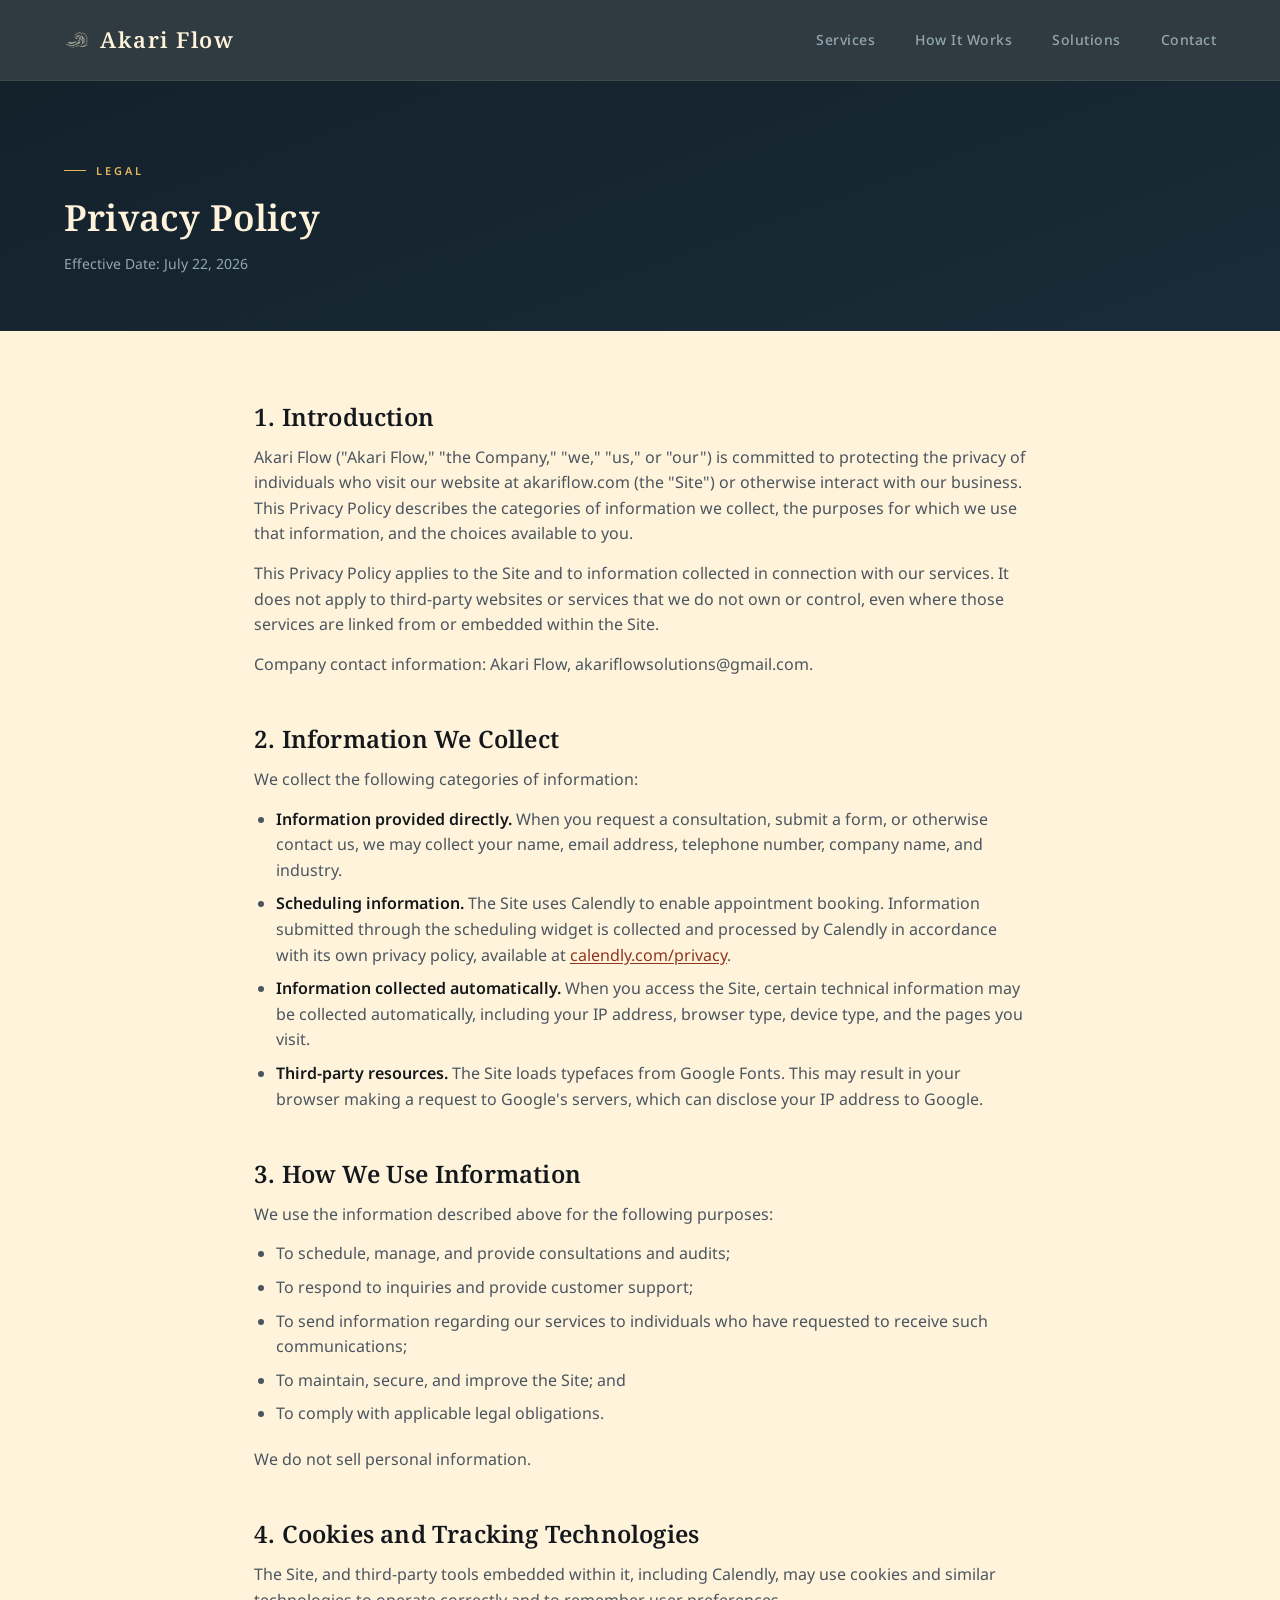
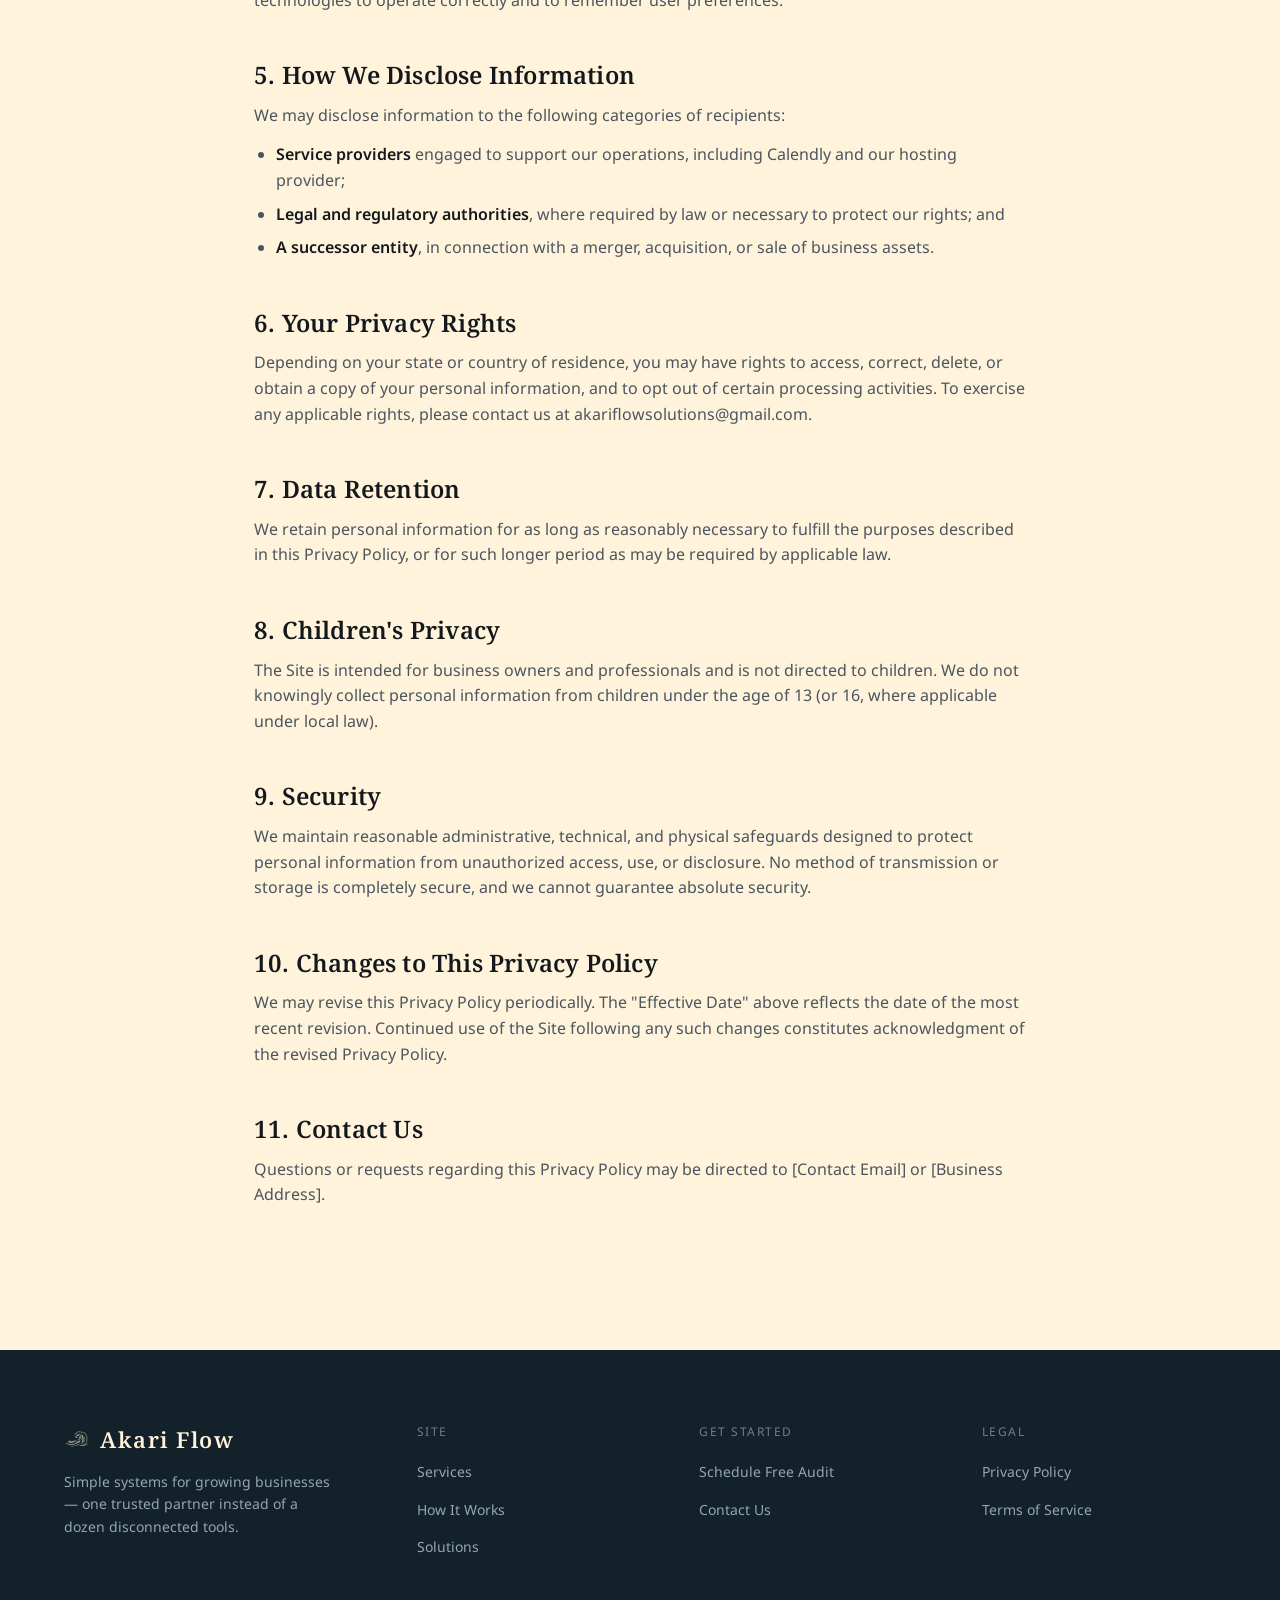
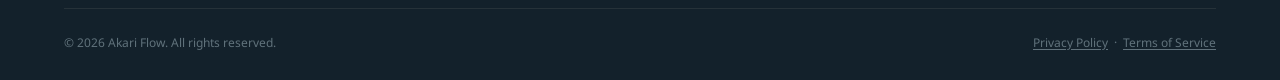
==== privacy-policy.html @ b112e56a "changed list of industries" ====
<!DOCTYPE html>
<html lang="en">
<head>
<meta charset="UTF-8" />
<meta name="viewport" content="width=device-width, initial-scale=1.0" />
<title>Privacy Policy | Akari Flow</title>
<meta name="description" content="How Akari Flow collects, uses, and protects your information." />
<meta name="theme-color" content="#13212B" />
<meta name="robots" content="noindex" />

<link rel="stylesheet" href="css/style.css" />
<link rel="icon" type="image/x-icon" href="assets/favicon/favicon.ico" />
<link rel="icon" type="image/png" sizes="32x32" href="assets/favicon/favicon-32x32.png" />
<link rel="icon" type="image/png" sizes="16x16" href="assets/favicon/favicon-16x16.png" />
<link rel="apple-touch-icon" sizes="180x180" href="assets/favicon/apple-touch-icon.png" />
</head>
<body>

<a href="#main-content" class="skip-link">Skip to main content</a>

<header>
  <nav aria-label="Primary Navigation">
    <div class="container">
      <a href="/" class="logo">
        <img class="logo-mark" src="assets/logo/akari-icon-cream.png" alt="" width="26" height="26" />
        Akari Flow
      </a>

      <button class="nav-toggle" type="button" aria-label="Open menu" aria-expanded="false" aria-controls="nav-links">
        <span></span><span></span><span></span>
      </button>

      <ul class="nav-links" id="nav-links">
        <li><a href="/#services">Services</a></li>
        <li><a href="/#process">How It Works</a></li>
        <li><a href="/#packages">Solutions</a></li>
        <li><a href="/#contact">Contact</a></li>
        <li class="nav-links__cta"><a href="/#calendly-widget" class="nav-button">Schedule Free Audit</a></li>
      </ul>
    </div>
  </nav>
</header>

<main id="main-content">

  <section class="legal-hero">
    <div class="container">
      <p class="eyebrow eyebrow--on-dark">Legal</p>
      <h1>Privacy Policy</h1>
      <p class="legal-updated">Effective Date: July 22, 2026</p>
    </div>
  </section>

  <section class="legal-body section--tight">
    <div class="container">

      <h2>1. Introduction</h2>
      <p>
        Akari Flow ("Akari Flow," "the Company," "we," "us," or "our") is committed to protecting
        the privacy of individuals who visit our website at akariflow.com (the "Site") or
        otherwise interact with our business. This Privacy Policy describes the categories of
        information we collect, the purposes for which we use that information, and the choices
        available to you.
      </p>
      <p>
        This Privacy Policy applies to the Site and to information collected in connection with
        our services. It does not apply to third-party websites or services that we do not own or
        control, even where those services are linked from or embedded within the Site.
      </p>
      <p>
        Company contact information: Akari Flow, akariflowsolutions@gmail.com.
      </p>

      <h2>2. Information We Collect</h2>
      <p>We collect the following categories of information:</p>
      <ul>
        <li>
          <strong>Information provided directly.</strong> When you request a consultation, submit
          a form, or otherwise contact us, we may collect your name, email address, telephone
          number, company name, and industry.
        </li>
        <li>
          <strong>Scheduling information.</strong> The Site uses Calendly to enable appointment
          booking. Information submitted through the scheduling widget is collected and processed
          by Calendly in accordance with its own privacy policy, available at
          <a href="https://calendly.com/privacy" target="_blank" rel="noopener">calendly.com/privacy</a>.
        </li>
        <li>
          <strong>Information collected automatically.</strong> When you access the Site, certain
          technical information may be collected automatically, including your IP address, browser
          type, device type, and the pages you visit.
        </li>
        <li>
          <strong>Third-party resources.</strong> The Site loads typefaces from Google Fonts. This
          may result in your browser making a request to Google's servers, which can disclose your
          IP address to Google.
        </li>
      </ul>

      <h2>3. How We Use Information</h2>
      <p>We use the information described above for the following purposes:</p>
      <ul>
        <li>To schedule, manage, and provide consultations and audits;</li>
        <li>To respond to inquiries and provide customer support;</li>
        <li>To send information regarding our services to individuals who have requested to receive such communications;</li>
        <li>To maintain, secure, and improve the Site; and</li>
        <li>To comply with applicable legal obligations.</li>
      </ul>
      <p>We do not sell personal information.</p>

      <h2>4. Cookies and Tracking Technologies</h2>
      <p>
        The Site, and third-party tools embedded within it, including Calendly, may use cookies
        and similar technologies to operate correctly and to remember user preferences.
      </p>

      <h2>5. How We Disclose Information</h2>
      <p>We may disclose information to the following categories of recipients:</p>
      <ul>
        <li><strong>Service providers</strong> engaged to support our operations, including Calendly and our hosting provider;</li>
        <li><strong>Legal and regulatory authorities</strong>, where required by law or necessary to protect our rights; and</li>
        <li><strong>A successor entity</strong>, in connection with a merger, acquisition, or sale of business assets.</li>
      </ul>

      <h2>6. Your Privacy Rights</h2>
      <p>
        Depending on your state or country of residence, you may have rights to access, correct,
        delete, or obtain a copy of your personal information, and to opt out of certain
        processing activities. To exercise any applicable rights,
        please contact us at akariflowsolutions@gmail.com.
      </p>

      <h2>7. Data Retention</h2>
      <p>
        We retain personal information for as long as reasonably necessary to fulfill the
        purposes described in this Privacy Policy, or for such longer period as may be required
        by applicable law.
      </p>

      <h2>8. Children's Privacy</h2>
      <p>
        The Site is intended for business owners and professionals and is not directed to
        children. We do not knowingly collect personal information from children under the age of
        13 (or 16, where applicable under local law).
      </p>

      <h2>9. Security</h2>
      <p>
        We maintain reasonable administrative, technical, and physical safeguards designed to
        protect personal information from unauthorized access, use, or disclosure. No method of
        transmission or storage is completely secure, and we cannot guarantee absolute security.
      </p>

      <h2>10. Changes to This Privacy Policy</h2>
      <p>
        We may revise this Privacy Policy periodically. The "Effective Date" above reflects the
        date of the most recent revision. Continued use of the Site following any such changes
        constitutes acknowledgment of the revised Privacy Policy.
      </p>

      <h2>11. Contact Us</h2>
      <p>
        Questions or requests regarding this Privacy Policy may be directed to [Contact Email] or
        [Business Address].
      </p>

    </div>
  </section>

</main>

<footer>
  <div class="container">
    <div class="footer-top">
      <div class="footer-brand">
        <a href="/" class="logo">
          <img class="logo-mark" src="assets/logo/akari-icon-cream.png" alt="" width="26" height="26" />
          Akari Flow
        </a>
        <p>Simple systems for growing businesses — one trusted partner instead of a dozen disconnected tools.</p>
      </div>

      <div class="footer-col">
        <span class="caption">Site</span>
        <ul>
          <li><a href="/#services">Services</a></li>
          <li><a href="/#process">How It Works</a></li>
          <li><a href="/#packages">Solutions</a></li>
        </ul>
      </div>

      <div class="footer-col">
        <span class="caption">Get Started</span>
        <ul>
          <li><a href="/#calendly-widget">Schedule Free Audit</a></li>
          <li><a href="/#contact">Contact Us</a></li>
        </ul>
      </div>

      <div class="footer-col">
        <span class="caption">Legal</span>
        <ul>
          <li><a href="privacy-policy.html">Privacy Policy</a></li>
          <li><a href="terms.html">Terms of Service</a></li>
        </ul>
      </div>
    </div>

    <div class="footer-bottom">
      <p>© 2026 Akari Flow. All rights reserved.</p>
      <p><a href="privacy-policy.html">Privacy Policy</a> &nbsp;·&nbsp; <a href="terms.html">Terms of Service</a></p>
    </div>
  </div>
</footer>

<script src="js/main.js"></script>
</body>
</html>
---- css/style.css ----
/* ==========================================================================
   AKARI FLOW — STYLESHEET
   Built from the Akari Flow Brand Guidelines v2.0
   Fonts: Noto Serif (Light / SemiBold) + Noto Sans (Regular / Medium / SemiBold)
   ========================================================================== */

@import url('https://fonts.googleapis.com/css2?family=Noto+Serif:ital,wght@0,300;0,400;0,600;1,300&family=Noto+Sans:wght@400;500;600;700&display=swap');

/* --------------------------------------------------------------------------
   1. DESIGN TOKENS
   -------------------------------------------------------------------------- */
:root {

    /* Brand color palette (see Brand Guidelines v2.0, Sec. 05–06) */
    --color-navy:        #13212B;   /* Abyss Navy    — dominant: hero, nav, footer, dark sections */
    --color-ocean:       #1E4255;   /* Ocean Blue    — cards/panels on dark, primary button surface */
    --color-wave:        #3D6679;   /* Wave Blue     — icons, charts, secondary accents, button hover */
    --color-cream:       #FFF4DB;   /* Moonlight     — text on dark, logo, negative space */
    --color-cream-dim:   #93A7B0;   /* Moonlight dim — secondary text on dark surfaces */
    --color-mist:        #E6DEC8;   /* Mist          — card fills, light-section backgrounds, borders */
    --color-ember:       #8E3522;   /* Ember         — CTA text/links, notifications; never a background fill */
    --color-ember-deep:  #6E2A1A;   /* Ember, darker — hover/pressed state for ember text/links */
    --color-gold:        #E6B45D;   /* Sunrise Gold  — tiny highlights only, never dominant */
    --color-ink:         #14181C;   /* Dark Ink      — body text & headings on light surfaces */
    --color-ink-soft:    #1A2C38;   /* elevated dark surface, between Navy and Ocean */
    --color-sage:        var(--color-wave);
    --color-paper:       var(--color-cream);
    --color-line:        var(--color-mist);
    --color-body:        #4B5560;

    /* Typography */
    --font-serif:        'Noto Serif', Georgia, 'Times New Roman', serif;
    --font-sans:          'Noto Sans', -apple-system, BlinkMacSystemFont, 'Segoe UI', sans-serif;

    --weight-serif-light:    300;
    --weight-serif-regular:  400;
    --weight-serif-semibold: 600;
    --weight-sans-regular:   400;
    --weight-sans-medium:    500;
    --weight-sans-semibold:  600;
    --weight-sans-bold:      700;

    /* Type scale (see Brand Guidelines, Sec. 08) */
    --text-display:  3.25rem;
    --text-h1:        2.25rem;
    --text-h2:        1.5rem;
    --text-h3:         1.125rem;
    --text-body:       1rem;
    --text-small:      0.875rem;
    --text-caption:    0.75rem;
    --text-eyebrow:    0.6875rem;

    /* Layout */
    --container-width:  1200px;
    --container-pad:     24px;
    --header-height:     80px;
    --radius:             3px;
    --radius-lg:          14px;

    /* Motion */
    --ease:               cubic-bezier(0.4, 0, 0.2, 1);
    --ease-out:           cubic-bezier(0.16, 1, 0.3, 1);
    --transition-fast:    150ms var(--ease);
    --transition-base:    280ms var(--ease);
    --transition-slow:    700ms var(--ease-out);
}

/* --------------------------------------------------------------------------
   2. RESET
   -------------------------------------------------------------------------- */
*, *::before, *::after { box-sizing: border-box; margin: 0; padding: 0; }

html { scroll-behavior: smooth; -webkit-text-size-adjust: 100%; }

body {
    font-family: var(--font-sans);
    font-weight: var(--weight-sans-regular);
    font-size: var(--text-body);
    line-height: 1.6;
    color: var(--color-body);
    background-color: var(--color-paper);
    -webkit-font-smoothing: antialiased;
    -moz-osx-font-smoothing: grayscale;
}

img, picture, svg { display: block; max-width: 100%; }
a { color: inherit; text-decoration: none; }
ul { list-style: none; }
button { font: inherit; color: inherit; background: none; border: none; cursor: pointer; }

@media (prefers-reduced-motion: reduce) {
    html { scroll-behavior: auto; }
    *, *::before, *::after {
        animation-duration: 0.01ms !important;
        animation-iteration-count: 1 !important;
        transition-duration: 0.01ms !important;
        scroll-behavior: auto !important;
    }
    .reveal { opacity: 1 !important; transform: none !important; }
}

a:focus-visible, button:focus-visible, input:focus-visible, textarea:focus-visible {
    outline: 2px solid var(--color-ember);
    outline-offset: 3px;
}

/* --------------------------------------------------------------------------
   2b. SKIP LINK
   Hidden until it receives keyboard focus, then slides into view above
   everything else so keyboard/screen-reader users can bypass the repeated
   nav and jump straight to the page content. See WCAG 2.4.1 (Bypass Blocks).
   -------------------------------------------------------------------------- */
.skip-link {
    position: absolute;
    top: -60px;
    left: 12px;
    z-index: 1000;
    background: var(--color-ember);
    color: var(--color-cream);
    font-family: var(--font-sans);
    font-weight: var(--weight-sans-semibold);
    font-size: var(--text-small);
    padding: 12px 20px;
    border-radius: var(--radius);
    transition: top var(--transition-fast);
}
.skip-link:focus {
    top: 12px;
    outline: 2px solid var(--color-cream);
    outline-offset: 3px;
}

/* --------------------------------------------------------------------------
   3. TYPOGRAPHY
   -------------------------------------------------------------------------- */
h1, h2, h3, h4 {
    font-family: var(--font-serif);
    font-weight: var(--weight-serif-semibold);
    color: var(--color-ink);
    line-height: 1.15;
    letter-spacing: 0.2px;
}

h1 { font-size: var(--text-display); }
h2 { font-size: var(--text-h1); }
h3 { font-size: var(--text-h2); }
h4 { font-size: var(--text-h3); }

.lede, .subhead {
    font-family: var(--font-serif);
    font-weight: var(--weight-serif-light);
    color: var(--color-ink);
}

p { max-width: 62ch; }

.eyebrow {
    display: inline-flex;
    align-items: center;
    gap: 10px;
    font-family: var(--font-sans);
    font-size: var(--text-eyebrow);
    font-weight: var(--weight-sans-semibold);
    letter-spacing: 3px;
    text-transform: uppercase;
    color: var(--color-ember);
}

.eyebrow::before {
    content: "";
    width: 22px;
    height: 1px;
    background: var(--color-ember);
    flex-shrink: 0;
}

.eyebrow--on-dark { color: var(--color-gold); }
.eyebrow--on-dark::before { background: var(--color-gold); }

.caption {
    font-size: var(--text-caption);
    letter-spacing: 1.5px;
    text-transform: uppercase;
    color: var(--color-sage);
}

/* --------------------------------------------------------------------------
   4. LAYOUT UTILITIES
   -------------------------------------------------------------------------- */
.container {
    width: 100%;
    max-width: var(--container-width);
    margin-inline: auto;
    padding-inline: var(--container-pad);
}

.section { padding: 128px 0; }
.section--tight { padding-block: 56px; }
.section h2 { margin-bottom: 16px; }
.section .lede { max-width: 700px; }

.rule {
    width: 46px;
    height: 3px;
    background-color: var(--color-ember);
    border: none;
    margin-block: 18px;
}
.rule--on-dark { background-color: var(--color-gold); }

/* Scroll-reveal system (progressive enhancement — see js/main.js) */
.reveal {
    opacity: 0;
    transform: translateY(28px);
    transition: opacity var(--transition-slow), transform var(--transition-slow);
}
.reveal.is-visible { opacity: 1; transform: translateY(0); }
.reveal-group .reveal:nth-child(1) { transition-delay: 0ms; }
.reveal-group .reveal:nth-child(2) { transition-delay: 90ms; }
.reveal-group .reveal:nth-child(3) { transition-delay: 180ms; }

/* --------------------------------------------------------------------------
   5. BUTTONS
   -------------------------------------------------------------------------- */
.btn {
    position: relative;
    display: inline-flex;
    align-items: center;
    justify-content: center;
    gap: 10px;
    padding: 16px 32px;
    font-family: var(--font-sans);
    font-size: var(--text-small);
    font-weight: var(--weight-sans-semibold);
    letter-spacing: 0.5px;
    border-radius: var(--radius);
    transition: background-color var(--transition-fast), color var(--transition-fast),
                border-color var(--transition-fast), transform var(--transition-fast),
                box-shadow var(--transition-fast);
    white-space: nowrap;
}

.btn--primary {
    background-color: var(--color-ocean);
    color: var(--color-cream);
    box-shadow: 0 1px 0 rgba(0,0,0,.08), 0 14px 30px -12px rgba(19, 33, 43, .45);
}
.btn--primary:hover {
    background-color: var(--color-wave);
    transform: translateY(-2px);
    box-shadow: 0 1px 0 rgba(0,0,0,.08), 0 18px 34px -12px rgba(19, 33, 43, .5);
}
.btn--primary svg { transition: transform var(--transition-fast); }
.btn--primary:hover svg { transform: translateX(3px); }

.btn--ghost {
    background-color: transparent;
    color: var(--color-cream);
    border: 1px solid rgba(255, 244, 219, 0.28);
}
.btn--ghost:hover {
    border-color: var(--color-cream);
    background-color: rgba(255, 244, 219, 0.06);
}

.btn--outline {
    border: 1px solid var(--color-line);
    color: var(--color-ink);
    background: transparent;
}
.btn--outline:hover { background: var(--color-mist); }

/* --------------------------------------------------------------------------
   6. HEADER / NAVIGATION
   -------------------------------------------------------------------------- */
header {
    position: sticky;
    top: 0;
    z-index: 100;
    background-color: rgba(19, 33, 43, 0.88);
    backdrop-filter: blur(10px);
    -webkit-backdrop-filter: blur(10px);
    border-bottom: 1px solid rgba(255, 244, 219, 0.08);
    transition: box-shadow var(--transition-base), background-color var(--transition-base);
}

header.is-scrolled {
    background-color: rgba(19, 33, 43, 0.97);
    box-shadow: 0 12px 30px -18px rgba(0,0,0,.6);
}

header nav { height: var(--header-height); }

header nav .container {
    height: 100%;
    display: flex;
    align-items: center;
    justify-content: space-between;
    gap: 32px;
}

.logo {
    display: inline-flex;
    align-items: center;
    gap: 10px;
    font-family: var(--font-serif);
    font-weight: var(--weight-serif-semibold);
    font-size: 1.375rem;
    letter-spacing: 1.5px;
    color: var(--color-cream);
    white-space: nowrap;
}

.logo-mark {
    width: 26px;
    height: 26px;
    flex-shrink: 0;
}

.nav-links {
    display: flex;
    align-items: center;
    gap: 40px;
    margin-left: auto;
}

.nav-links a {
    position: relative;
    font-family: var(--font-sans);
    font-size: var(--text-small);
    font-weight: var(--weight-sans-medium);
    letter-spacing: 0.5px;
    color: var(--color-cream-dim);
    padding-block: 6px;
    transition: color var(--transition-fast);
}

.nav-links a::after {
    content: "";
    position: absolute;
    left: 0;
    bottom: 0;
    width: 100%;
    height: 1px;
    background-color: var(--color-gold);
    transform: scaleX(0);
    transform-origin: left;
    transition: transform var(--transition-base);
}

.nav-links a:hover { color: var(--color-cream); }
.nav-links a:hover::after { transform: scaleX(1); }

.nav-button {
    display: inline-flex;
    align-items: center;
    justify-content: center;
    padding: 11px 22px;
    font-family: var(--font-sans);
    font-size: var(--text-small);
    font-weight: var(--weight-sans-semibold);
    letter-spacing: 0.5px;
    color: var(--color-cream);
    background-color: var(--color-ocean);
    border: 1px solid rgba(255,244,219,0.14);
    border-radius: var(--radius);
    white-space: nowrap;
    transition: background-color var(--transition-fast), transform var(--transition-fast);
}
.nav-button:hover { background-color: var(--color-wave); transform: translateY(-1px); }

.nav-toggle {
    display: none;
    flex-direction: column;
    justify-content: center;
    align-items: flex-end;
    gap: 5px;
    width: 32px;
    height: 32px;
    flex-shrink: 0;
}
.nav-toggle span {
    display: block;
    height: 1.5px;
    background: var(--color-cream);
    border-radius: 1px;
    transition: width var(--transition-fast), opacity var(--transition-fast);
}
.nav-toggle span:nth-child(1) { width: 22px; }
.nav-toggle span:nth-child(2) { width: 16px; }
.nav-toggle span:nth-child(3) { width: 22px; }
.nav-toggle:hover span { width: 22px; }

/* Open state — toggled by js/main.js via the header.nav-open class and
   aria-expanded on the button (kept in sync, see main.js) */
header.nav-open .nav-toggle span:nth-child(1) { transform: translateY(6.5px) rotate(45deg); width: 22px; }
header.nav-open .nav-toggle span:nth-child(2) { opacity: 0; }
header.nav-open .nav-toggle span:nth-child(3) { transform: translateY(-6.5px) rotate(-45deg); width: 22px; }

.nav-links__cta { display: none; }

@media (max-width: 860px) {
    header nav .container { height: auto; padding-block: 16px; position: relative; }
    header nav { height: auto; }

    .nav-toggle { display: flex; }

    .nav-links {
        display: none;
        position: absolute;
        top: calc(100% + 16px);
        left: 0;
        right: 0;
        flex-direction: column;
        align-items: stretch;
        gap: 0;
        margin: 0;
        background: var(--color-ink-soft);
        border: 1px solid rgba(255,244,219,0.08);
        border-radius: var(--radius-lg);
        box-shadow: 0 24px 48px -20px rgba(0,0,0,.5);
        overflow: hidden;
        padding: 8px;
    }
    header.nav-open .nav-links { display: flex; }

    .nav-links li { width: 100%; }
    .nav-links a {
        display: block;
        padding: 14px 16px;
        border-radius: var(--radius);
    }
    .nav-links a::after { display: none; }
    .nav-links a:hover { background: rgba(255,244,219,0.06); }

    .nav-links__cta { display: block; padding: 10px 8px 4px; }
    .nav-links .nav-button { display: flex; width: 100%; }
}


/* --------------------------------------------------------------------------
   7. FOOTER
   -------------------------------------------------------------------------- */
footer { background-color: var(--color-navy); color: var(--color-cream-dim); padding-block: 72px 28px; }
footer a { color: var(--color-cream-dim); transition: color var(--transition-fast); }
footer a:hover { color: var(--color-cream); }

.footer-top {
    display: grid;
    grid-template-columns: 1.3fr 1fr 1fr 1fr;
    gap: 48px;
    padding-bottom: 48px;
    border-bottom: 1px solid rgba(255,244,219,0.08);
}

.footer-brand .logo { margin-bottom: 14px; }
.footer-brand p { font-size: var(--text-small); max-width: 34ch; color: var(--color-cream-dim); }

.footer-col .caption { display: block; color: var(--color-cream-dim); opacity: 0.7; margin-bottom: 18px; }
.footer-col ul { display: flex; flex-direction: column; gap: 12px; }
.footer-col a { font-size: var(--text-small); }

.footer-bottom {
    display: flex;
    align-items: center;
    justify-content: space-between;
    flex-wrap: wrap;
    gap: 12px;
    padding-top: 24px;
}
.footer-bottom p {
    font-size: var(--text-caption);
    color: var(--color-cream-dim);
    opacity: 0.6;
    max-width: none;
}
.footer-bottom a { text-decoration: underline; text-underline-offset: 2px; }

@media (max-width: 900px) {
    .footer-top { grid-template-columns: 1fr 1fr; }
}

@media (max-width: 700px) {
    .footer-top { grid-template-columns: 1fr; gap: 36px; }
    .footer-bottom { justify-content: center; text-align: center; }
}

/* --------------------------------------------------------------------------
   8. MAIN
   -------------------------------------------------------------------------- */
main { display: block; }

/* ==========================================================================
   HERO — dark, two-column, animated flow diagram as the signature visual
========================================================================== */

.hero {
    position: relative;
    overflow: hidden;
    min-height: calc(100vh - var(--header-height));
    display: flex;
    align-items: center;
    background:
        radial-gradient(1100px 620px at 82% 12%, rgba(61,102,121,0.35) 0%, rgba(19,33,43,0) 60%),
        linear-gradient(160deg, var(--color-navy) 0%, var(--color-ink-soft) 100%);
    padding-block: 64px;
}

/* faint drifting texture, purely atmospheric */
.hero::before {
    content: "";
    position: absolute;
    inset: 0;
    background-image: radial-gradient(rgba(255,244,219,0.05) 1px, transparent 1px);
    background-size: 34px 34px;
    mask-image: radial-gradient(700px 500px at 80% 30%, #000 0%, transparent 75%);
    pointer-events: none;
}

.hero .container {
    position: relative;
    display: grid;
    grid-template-columns: 1.05fr 0.95fr;
    align-items: center;
    gap: 64px;
}

.hero-content .eyebrow { margin-bottom: 4px; }

.hero-content h1 {
    margin: 20px 0 24px;
    color: var(--color-cream);
    max-width: 15ch;
}

.hero-content .lede {
    margin-bottom: 40px;
    font-size: 1.2rem;
    color: var(--color-cream-dim);
    max-width: 46ch;
}

.hero-actions { display: flex; gap: 16px; flex-wrap: wrap; }

.hero-support {
    margin-top: 36px;
    padding-top: 28px;
    border-top: 1px solid rgba(255,244,219,0.12);
    font-size: var(--text-small);
    color: var(--color-cream-dim);
    max-width: 440px;
}

.hero-support strong { color: var(--color-cream); font-weight: var(--weight-sans-semibold); }

/* --- Signature visual: scattered tools flowing into one stream --- */
.hero-visual { display: flex; justify-content: center; align-items: center; }

.flow-svg { width: 100%; max-width: 540px; height: auto; overflow: visible; }

.flow-node-bg {
    fill: var(--color-ink-soft);
    stroke: rgba(255,244,219,0.14);
}

.flow-node-icon { stroke: var(--color-cream-dim); }

.flow-node {
    animation: flow-float 6s var(--ease) infinite;
    transform-box: fill-box;
    transform-origin: center;
}
.flow-node:nth-of-type(2) { animation-delay: -1.4s; }
.flow-node:nth-of-type(3) { animation-delay: -3s; }
.flow-node:nth-of-type(4) { animation-delay: -4.4s; }

@keyframes flow-float {
    0%, 100% { transform: translateY(0); }
    50% { transform: translateY(-7px); }
}

.flow-path {
    fill: none;
    stroke: var(--color-wave);
    stroke-width: 1.5;
    stroke-linecap: round;
    stroke-dasharray: 6 6;
    opacity: 0.4;
    stroke-dashoffset: 0;
    animation: flow-dash 9s linear infinite;
}
@keyframes flow-dash { to { stroke-dashoffset: -48; } }

.flow-path-main {
    fill: none;
    stroke: var(--color-gold);
    stroke-width: 2.25;
    stroke-linecap: round;
    stroke-dasharray: 420;
    stroke-dashoffset: 420;
    animation: flow-draw 2.4s var(--ease-out) 0.3s forwards;
}
@keyframes flow-draw { to { stroke-dashoffset: 0; } }

.flow-hub-ring {
    fill: none;
    stroke: var(--color-gold);
    stroke-width: 1;
    opacity: 0.4;
    transform-box: fill-box;
    transform-origin: center;
    animation: flow-pulse 5.5s var(--ease) infinite;
}
@keyframes flow-pulse {
    0% { transform: scale(1); opacity: 0.35; }
    60% { transform: scale(1.12); opacity: 0; }
    100% { transform: scale(1); opacity: 0; }
}

.flow-hub {
    fill: var(--color-ember);
}

.flow-label {
    font-family: var(--font-sans);
    font-size: 9.5px;
    font-weight: var(--weight-sans-medium);
    fill: var(--color-cream-dim);
    letter-spacing: 0.3px;
}

@media (max-width: 900px) {
    .hero .container { grid-template-columns: 1fr; text-align: center; gap: 48px; }
    .hero-actions { justify-content: center; }
    .hero-support { margin-inline: auto; }
    .hero-content h1 { max-width: none; margin-inline: auto; }
    .hero-content .lede { margin-inline: auto; }
    .eyebrow { justify-content: center; }
    .eyebrow::before { display: none; }
}

/* ==========================================================================
   TRUST STRIP
========================================================================== */
.trust-strip {
    background: var(--color-mist);
    border-bottom: 1px solid var(--color-line);
    padding-block: 22px;
}
.trust-strip .container {
    display: flex;
    align-items: center;
    justify-content: center;
    gap: 14px;
    flex-wrap: wrap;
    text-align: center;
}
.trust-strip .caption { color: var(--color-body); letter-spacing: 1.2px; }
.trust-strip .trust-list {
    display: flex;
    gap: 10px;
    flex-wrap: wrap;
    justify-content: center;
    font-family: var(--font-sans);
    font-size: var(--text-small);
    font-weight: var(--weight-sans-medium);
    color: var(--color-ink);
}
.trust-strip .trust-list span:not(:last-child)::after {
    content: "•";
    margin-left: 10px;
    color: var(--color-wave);
}

/* ==========================================================================
   SERVICES / PROCESS / PACKAGES CARDS
========================================================================== */
.section-heading { text-align: center; max-width: 760px; margin: 0 auto 72px; }
.section-heading h2 { margin: 20px 0; }
.section-heading .eyebrow { justify-content: center; }
.section-heading .lede { margin-inline: auto; }

.services-grid { display: grid; grid-template-columns: repeat(3, 1fr); gap: 28px; }

.service-card {
    position: relative;
    padding: 40px;
    background: var(--color-mist);
    border: 1px solid var(--color-line);
    border-radius: var(--radius-lg);
    transition: transform var(--transition-base), box-shadow var(--transition-base), border-color var(--transition-base);
}

.service-card:hover {
    transform: translateY(-8px);
    box-shadow: 0 24px 48px -20px rgba(19, 33, 43, .22);
    border-color: rgba(19,33,43,0.12);
}

.service-icon {
    width: 56px;
    height: 56px;
    border-radius: 12px;
    background: var(--color-navy);
    margin-bottom: 28px;
    display: flex;
    align-items: center;
    justify-content: center;
    transition: transform var(--transition-base);
}
.service-card:hover .service-icon { transform: scale(1.06) rotate(-3deg); }
.service-icon img { width: 26px; height: 26px; }

.service-card h3 { margin-bottom: 14px; }
.service-card p { margin-bottom: 26px; font-size: 0.975rem; }

.service-card a {
    display: inline-flex;
    align-items: center;
    gap: 6px;
    font-weight: 600;
    font-size: var(--text-small);
    color: var(--color-ember);
    transition: gap var(--transition-fast), color var(--transition-fast);
}
.service-card a:hover { color: var(--color-ember-deep); gap: 10px; }

/* Process steps carry a real numeric label — an actual ordered sequence */
.process-card .service-icon { background: transparent; border: 1px solid var(--color-line); }
.process-index {
    font-family: var(--font-serif);
    font-size: 0.8rem;
    font-weight: var(--weight-serif-semibold);
    color: var(--color-wave);
    letter-spacing: 1px;
}

@media (max-width: 900px) { .services-grid { grid-template-columns: 1fr; } }

/* ==========================================================================
   CONTACT
========================================================================== */
.contact-section {
    background: var(--color-navy);
    color: var(--color-cream-dim);
    position: relative;
    overflow: visible;
}
.contact-columns {
    display: grid;
    grid-template-columns: 1.1fr 0.9fr;
    gap: 56px;
    align-items: center;
}
.contact-section h2 { color: var(--color-cream); }
.contact-section .lede { color: var(--color-cream-dim); margin-bottom: 36px; }
.contact-card {
    background: var(--color-ink-soft);
    border: 1px solid rgba(255,244,219,0.1);
    border-radius: var(--radius-lg);
    padding: 40px;
}
.contact-card .caption { color: var(--color-cream-dim); margin-bottom: 18px; display: block; }
.contact-list { display: flex; flex-direction: column; gap: 18px; margin-bottom: 30px; }
.contact-list li { font-family: var(--font-sans); font-size: 0.95rem; color: var(--color-cream); display: flex; gap: 12px; align-items: flex-start; }
.contact-list img { flex-shrink: 0; margin-top: 2px; }

.calendly-wrap {
    margin-top: 96px;
    padding-top: 64px;
    border-top: 1px solid rgba(255,244,219,0.1);
    text-align: center;
}
.calendly-wrap .eyebrow { margin-bottom: 24px; }
.calendly-wrap .calendly-inline-widget {
    max-width: 900px;
    margin-inline: auto;
    border-radius: var(--radius-lg);
    overflow: visible;
    box-shadow: 0 30px 70px -30px rgba(0,0,0,.5);
}

@media (max-width: 900px) {
    .contact-columns { grid-template-columns: 1fr; text-align: center; gap: 48px; }
    .contact-list li { justify-content: center; text-align: left; max-width: 360px; margin-inline: auto; }
    .contact-list { gap: 24px; }
    .contact-card { padding: 32px 28px; }
    .contact-section .btn { margin-inline: auto; }
    .calendly-wrap { margin-top: 64px; padding-top: 48px; }
    .calendly-wrap .calendly-inline-widget { min-width: 0 !important; }
}

/* ==========================================================================
   LEGAL PAGES (Privacy Policy / Terms of Service)
========================================================================== */
.legal-hero {
    background: linear-gradient(160deg, var(--color-navy) 0%, var(--color-ink-soft) 100%);
    padding: 72px 0 56px;
}
.legal-hero .eyebrow { margin-bottom: 18px; }
.legal-hero h1 {
    color: var(--color-cream);
    font-size: var(--text-h1);
    max-width: 30ch;
}
.legal-hero .legal-updated {
    margin-top: 14px;
    font-size: var(--text-small);
    color: var(--color-cream-dim);
}

.legal-body { padding: 72px 0 128px; }
.legal-body .container { max-width: 820px; }

.legal-body h2 {
    font-size: var(--text-h2);
    margin-top: 48px;
    margin-bottom: 14px;
}
.legal-body h2:first-child { margin-top: 0; }

.legal-body p, .legal-body li {
    max-width: none;
    font-size: var(--text-body);
    color: var(--color-body);
    margin-bottom: 14px;
}

.legal-body ul, .legal-body ol {
    margin: 0 0 20px 0;
    padding-left: 22px;
}
.legal-body ul { list-style: disc; }
.legal-body ol { list-style: decimal; }
.legal-body li { margin-bottom: 8px; }

.legal-body a { color: var(--color-ember); text-decoration: underline; text-underline-offset: 2px; }
.legal-body a:hover { color: var(--color-ember-deep); }

.legal-body strong { color: var(--color-ink); font-weight: var(--weight-sans-semibold); }

.legal-note {
    background: var(--color-mist);
    border: 1px solid var(--color-line);
    border-radius: var(--radius-lg);
    padding: 24px 28px;
    margin-bottom: 40px;
    font-size: var(--text-small);
}
.legal-note p { margin-bottom: 0; }

@media (max-width: 700px) {
    .legal-hero { padding: 56px 0 40px; }
    .legal-body { padding: 48px 0 84px; }
}

/* ==========================================================================
   MOBILE OPTIMIZATION
========================================================================== */
@media (max-width: 900px) {
    :root { --container-pad: 20px; }
    h1 { font-size: 2.25rem; }
    h2 { font-size: 1.75rem; }
    h3 { font-size: 1.25rem; }
    .section { padding: 84px 0; }
    .hero { min-height: auto; padding: 72px 0 48px; }
    .hero-actions { flex-direction: column; align-items: stretch; }
    .btn { width: 100%; }
    .section-heading { margin-bottom: 48px; }
    .service-card { padding: 28px; }
}

@media (max-width: 480px) {
    header nav .container { padding-block: 20px; }
    .logo { font-size: 1.2rem; }
    h1 { font-size: 2rem; }
    .hero-actions { gap: 12px; }
}
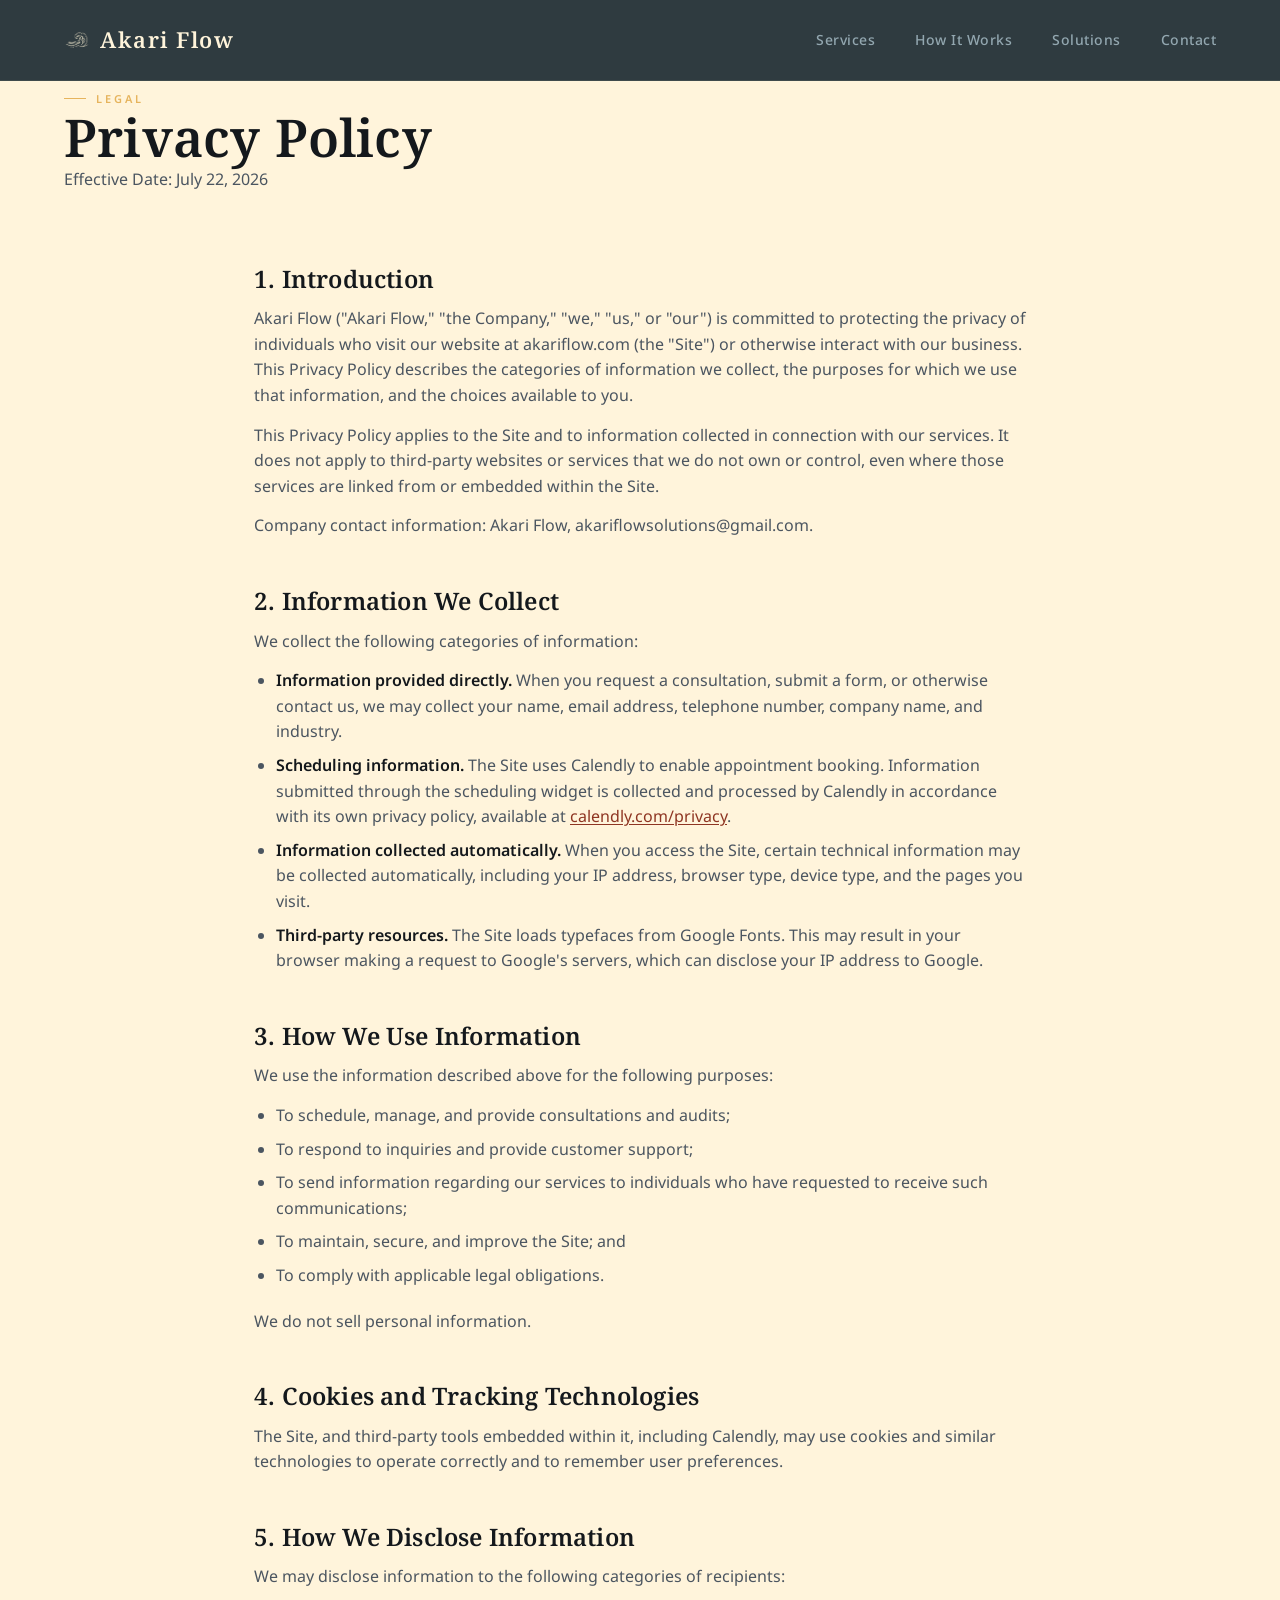
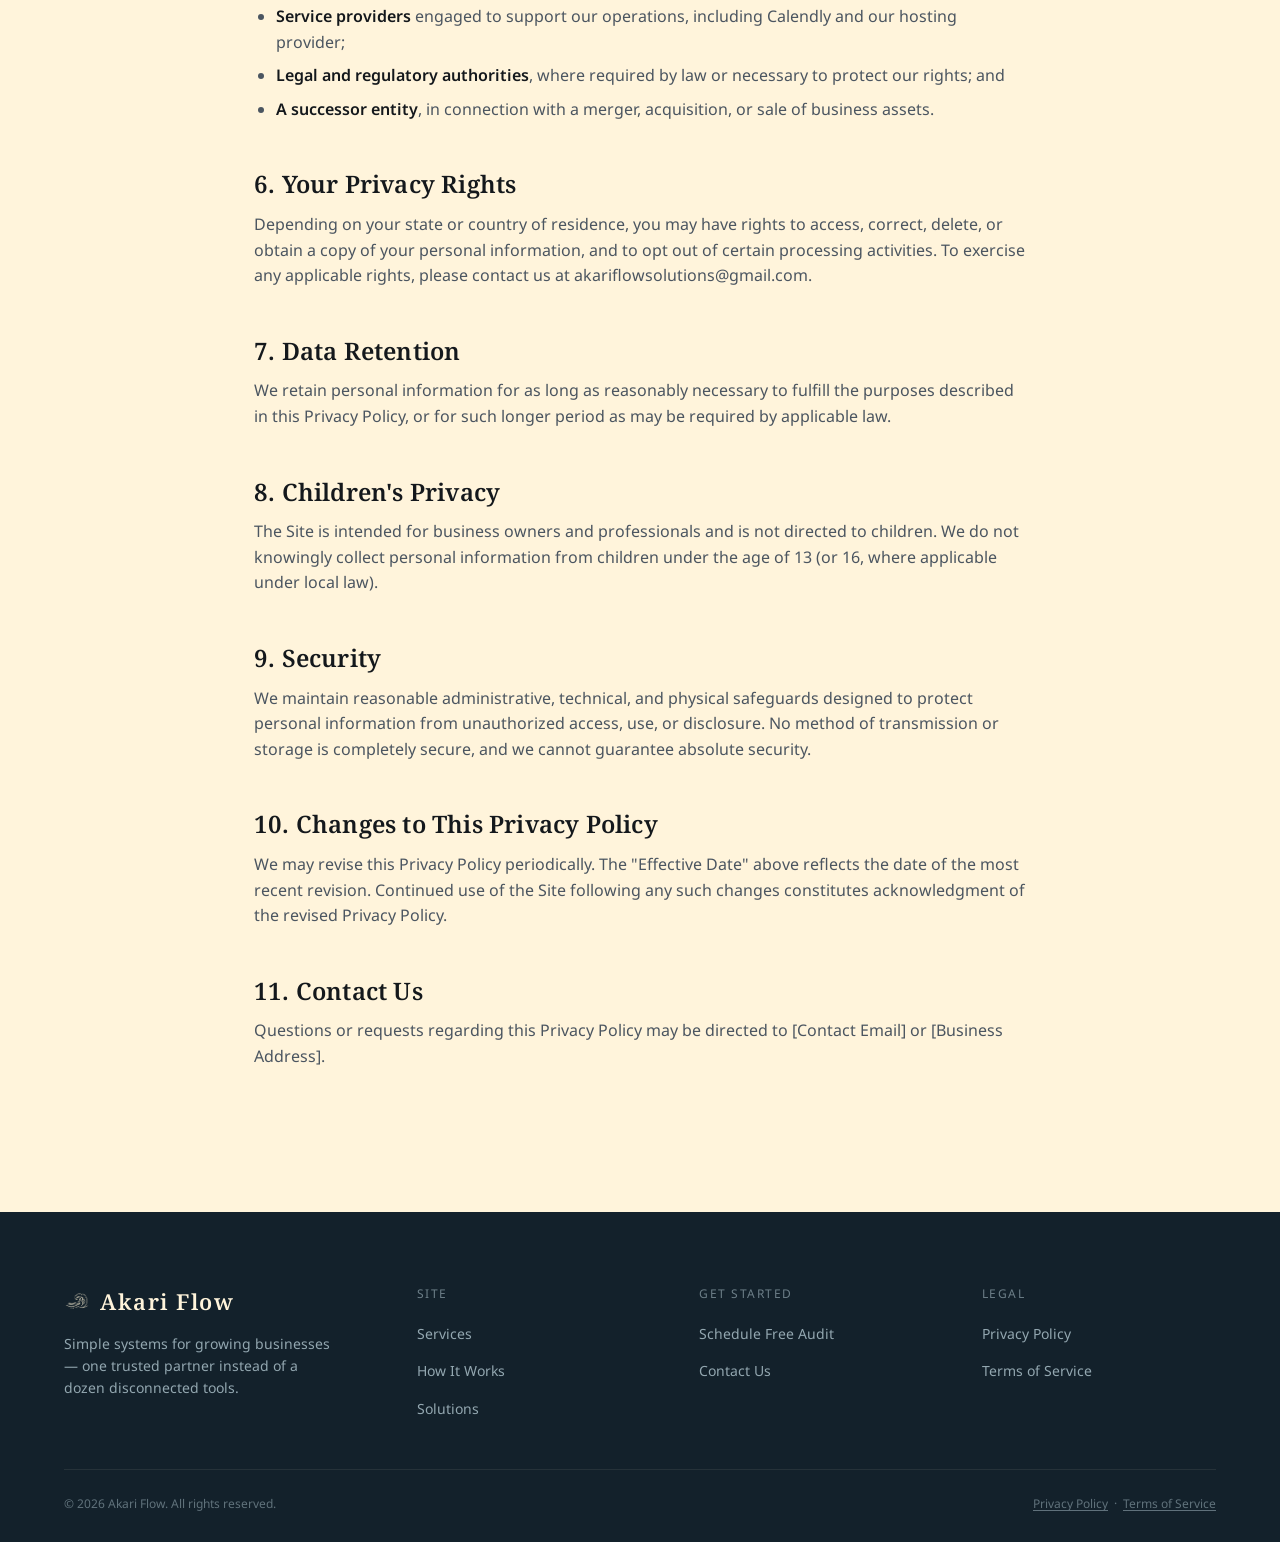
==== commit f591882e: "updated google tag" ====
--- a/privacy-policy.html
+++ b/privacy-policy.html
@@ -1,6 +1,15 @@
 <!DOCTYPE html>
 <html lang="en">
 <head>
+  <!-- Google tag (gtag.js) -->
+<script async src="https://www.googletagmanager.com/gtag/js?id=G-LV3ZEP6WCH"></script>
+<script>
+  window.dataLayer = window.dataLayer || [];
+  function gtag(){dataLayer.push(arguments);}
+  gtag('js', new Date());
+
+  gtag('config', 'G-LV3ZEP6WCH');
+</script>
 <meta charset="UTF-8" />
 <meta name="viewport" content="width=device-width, initial-scale=1.0" />
 <title>Privacy Policy | Akari Flow</title>
--- a/css/style.css
+++ b/css/style.css
@@ -218,6 +218,8 @@
 .reveal-group .reveal:nth-child(1) { transition-delay: 0ms; }
 .reveal-group .reveal:nth-child(2) { transition-delay: 90ms; }
 .reveal-group .reveal:nth-child(3) { transition-delay: 180ms; }
+.reveal-group .reveal:nth-child(4) { transition-delay: 270ms; }
+.reveal-group .reveal:nth-child(5) { transition-delay: 360ms; }
 
 /* --------------------------------------------------------------------------
    5. BUTTONS
@@ -531,6 +533,7 @@
     margin: 20px 0 24px;
     color: var(--color-cream);
     max-width: 15ch;
+    text-wrap: balance
 }
 
 .hero-content .lede {
@@ -538,6 +541,7 @@
     font-size: 1.2rem;
     color: var(--color-cream-dim);
     max-width: 46ch;
+    text-wrap: balance
 }
 
 .hero-actions { display: flex; gap: 16px; flex-wrap: wrap; }
@@ -682,6 +686,22 @@
 
 .services-grid { display: grid; grid-template-columns: repeat(3, 1fr); gap: 28px; }
 
+/* Modifier for sections with 4 or 5 cards (e.g. the condensed Services and
+   Industries lists). Flex-based and self-wrapping instead of a fixed
+   column count, so a 5-card row settles as 3 + 2 centered instead of
+   leaving a lopsided gap the way a rigid 3-column grid would. Untouched
+   .services-grid sections (Process, Packages) are unaffected. */
+.services-grid--wide {
+    display: flex;
+    flex-wrap: wrap;
+    justify-content: center;
+    gap: 28px;
+}
+.services-grid--wide .service-card {
+    flex: 1 1 300px;
+    max-width: 344px;
+}
+
 .service-card {
     position: relative;
     padding: 40px;
@@ -689,6 +709,7 @@
     border: 1px solid var(--color-line);
     border-radius: var(--radius-lg);
     transition: transform var(--transition-base), box-shadow var(--transition-base), border-color var(--transition-base);
+    text-wrap: balance;
 }
 
 .service-card:hover {
@@ -791,24 +812,45 @@
 }
 
 /* ==========================================================================
-   LEGAL PAGES (Privacy Policy / Terms of Service)
+   INTERIOR HERO — compact header for interior pages (services, industries,
+   legal). Same dark gradient language as the homepage hero, but sized for
+   content, not a full-viewport entrance. No illustration, no scroll-past.
+   Legal pages add the --legal modifier for a smaller headline and
+   tighter bottom padding, since they don't need a CTA button below.
 ========================================================================== */
-.legal-hero {
+.interior-hero {
     background: linear-gradient(160deg, var(--color-navy) 0%, var(--color-ink-soft) 100%);
-    padding: 72px 0 56px;
-}
-.legal-hero .eyebrow { margin-bottom: 18px; }
-.legal-hero h1 {
+    padding: 72px 0 64px;
+}
+.interior-hero .eyebrow { margin-bottom: 18px; }
+.interior-hero h1 {
     color: var(--color-cream);
-    font-size: var(--text-h1);
-    max-width: 30ch;
-}
-.legal-hero .legal-updated {
+    max-width: 20ch;
+    text-wrap: balance;
+}
+.interior-hero .lede {
+    margin-top: 20px;
+    color: var(--color-cream-dim);
+    max-width: 56ch;
+    font-size: 1.1rem;
+}
+.interior-hero .hero-actions { margin-top: 32px; }
+
+.interior-hero--legal { padding-bottom: 56px; }
+.interior-hero--legal h1 { font-size: var(--text-h1); max-width: 30ch; }
+.interior-hero .legal-updated {
     margin-top: 14px;
     font-size: var(--text-small);
     color: var(--color-cream-dim);
 }
 
+@media (max-width: 700px) {
+    .interior-hero { padding: 56px 0 40px; }
+}
+
+/* ==========================================================================
+   LEGAL PAGE BODY (Privacy Policy / Terms of Service)
+========================================================================== */
 .legal-body { padding: 72px 0 128px; }
 .legal-body .container { max-width: 820px; }
 
@@ -850,7 +892,6 @@
 .legal-note p { margin-bottom: 0; }
 
 @media (max-width: 700px) {
-    .legal-hero { padding: 56px 0 40px; }
     .legal-body { padding: 48px 0 84px; }
 }
 
